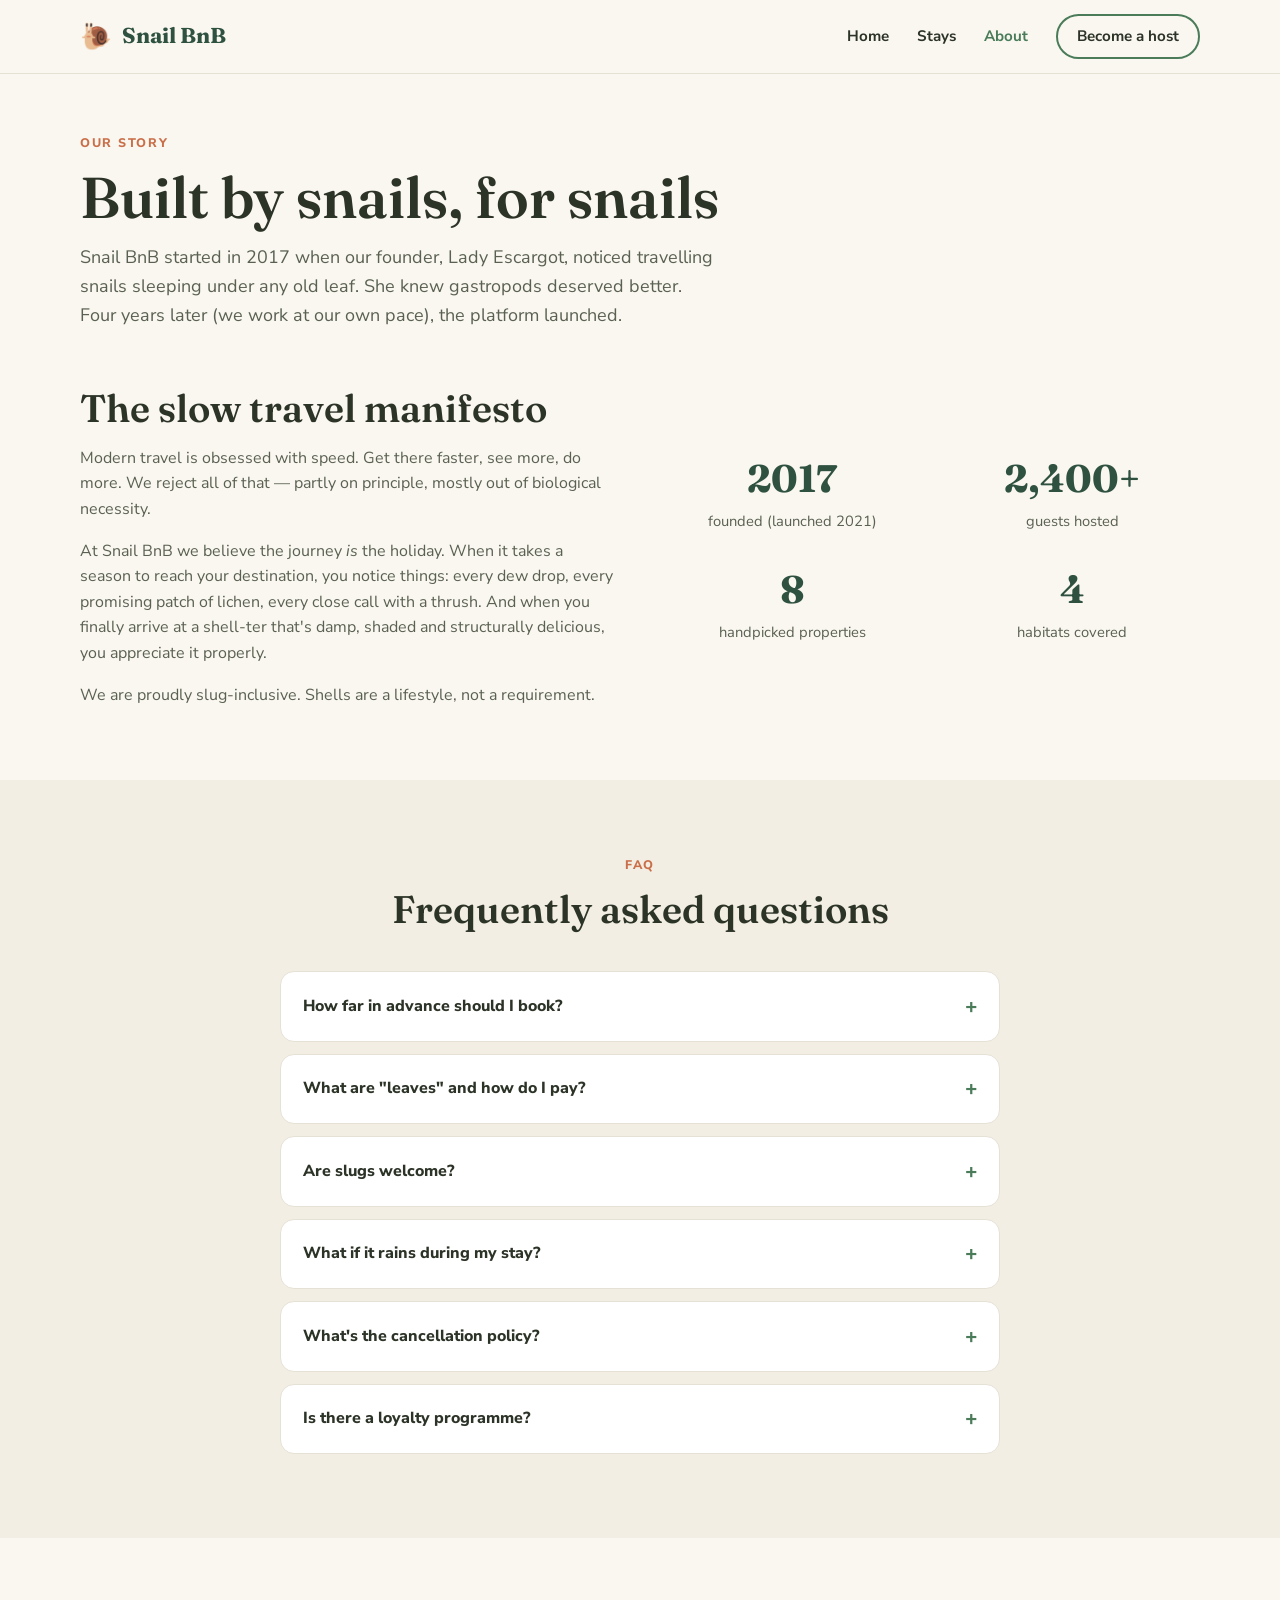
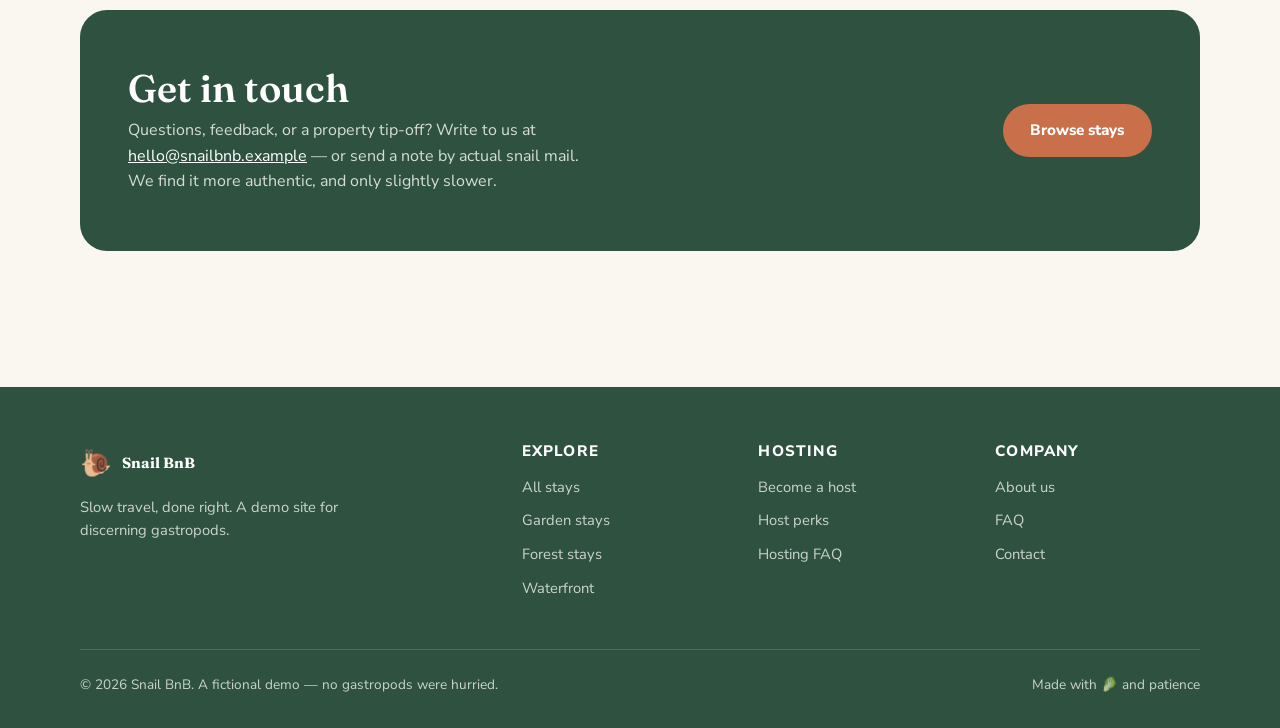
==== about.html @ 721ca594 "Build Snail BnB demo site: landing, listings, detail with booking, host, and about pages Static mult" ====
<!DOCTYPE html>
<html lang="en">
<head>
  <meta charset="UTF-8">
  <meta name="viewport" content="width=device-width, initial-scale=1.0">
  <title>About · Snail BnB</title>
  <meta name="description" content="The story of Snail BnB — the world's slowest booking platform — plus FAQ and contact details.">
  <link rel="icon" href="data:image/svg+xml,<svg xmlns='http://www.w3.org/2000/svg' viewBox='0 0 100 100'><text y='.9em' font-size='90'>🐌</text></svg>">
  <link rel="preconnect" href="https://fonts.googleapis.com">
  <link rel="preconnect" href="https://fonts.gstatic.com" crossorigin>
  <link href="https://fonts.googleapis.com/css2?family=Fraunces:ital,wght@0,400;0,600;0,700;1,600&family=Nunito+Sans:wght@400;600;700;800&display=swap" rel="stylesheet">
  <link rel="stylesheet" href="css/style.css">
</head>
<body>

  <header class="site-header">
    <div class="container">
      <nav class="nav" aria-label="Main navigation">
        <a class="brand" href="index.html"><span class="brand-mark" aria-hidden="true">🐌</span> Snail BnB</a>
        <button class="nav-toggle" aria-label="Toggle menu" aria-expanded="false">☰</button>
        <ul class="nav-links">
          <li><a href="index.html">Home</a></li>
          <li><a href="listings.html">Stays</a></li>
          <li><a href="about.html" class="active">About</a></li>
          <li><a href="host.html" class="btn btn-ghost" style="padding:0.5rem 1.2rem">Become a host</a></li>
        </ul>
      </nav>
    </div>
  </header>

  <main>
    <section class="page-head">
      <div class="container">
        <span class="eyebrow">Our story</span>
        <h1>Built by snails, for snails</h1>
        <p class="lede" style="margin-top:0.75rem">Snail BnB started in 2017 when our founder, Lady Escargot, noticed travelling snails sleeping under any old leaf. She knew gastropods deserved better. Four years later (we work at our own pace), the platform launched.</p>
      </div>
    </section>

    <section class="section" style="padding-top:1.5rem">
      <div class="container split">
        <div>
          <h2>The slow travel manifesto</h2>
          <p style="margin-top:1rem; color:var(--ink-soft)">Modern travel is obsessed with speed. Get there faster, see more, do more. We reject all of that — partly on principle, mostly out of biological necessity.</p>
          <p style="margin-top:1rem; color:var(--ink-soft)">At Snail BnB we believe the journey <em>is</em> the holiday. When it takes a season to reach your destination, you notice things: every dew drop, every promising patch of lichen, every close call with a thrush. And when you finally arrive at a shell-ter that's damp, shaded and structurally delicious, you appreciate it properly.</p>
          <p style="margin-top:1rem; color:var(--ink-soft)">We are proudly slug-inclusive. Shells are a lifestyle, not a requirement.</p>
        </div>
        <div class="stat-band" style="grid-template-columns: 1fr 1fr;">
          <div class="stat"><strong>2017</strong><span>founded (launched 2021)</span></div>
          <div class="stat"><strong>2,400+</strong><span>guests hosted</span></div>
          <div class="stat"><strong>8</strong><span>handpicked properties</span></div>
          <div class="stat"><strong>4</strong><span>habitats covered</span></div>
        </div>
      </div>
    </section>

    <section class="section section-alt" id="faq">
      <div class="container">
        <div class="section-head center">
          <span class="eyebrow">FAQ</span>
          <h2>Frequently asked questions</h2>
        </div>
        <div class="faq-list">
          <details>
            <summary>How far in advance should I book?</summary>
            <p>Work backwards from your travel speed. A stay two gardens away means leaving roughly a season before check-in, so we recommend booking at least two seasons ahead. The Damp Log Lodge books out a full year in advance.</p>
          </details>
          <details>
            <summary>What are "leaves" and how do I pay?</summary>
            <p>Leaves are our platform currency. One leaf is one standard-sized unit of appetising foliage. We accept romaine, hosta, and (at a premium exchange rate) basil. Dandelion is legal tender but frowned upon.</p>
          </details>
          <details>
            <summary>Are slugs welcome?</summary>
            <p>Absolutely. Snail BnB has been slug-inclusive since day one. Every property offers shell-optional accommodation, and our mucus spas cater to all body types.</p>
          </details>
          <details>
            <summary>What if it rains during my stay?</summary>
            <p>Then congratulations — you've received a complimentary upgrade. Rain is our five-star weather tier and no extra leaves are charged.</p>
          </details>
          <details>
            <summary>What's the cancellation policy?</summary>
            <p>Very flexible. Given average travel times, if you cancel and turn around immediately, you'll be home before the host notices. Full leaf refunds up to one season before check-in.</p>
          </details>
          <details>
            <summary>Is there a loyalty programme?</summary>
            <p>Yes — TrailPoints™. Earn one point per night and redeem them for spa credits, salad-bar upgrades, or our exclusive "I went somewhere" shell sticker.</p>
          </details>
        </div>
      </div>
    </section>

    <section class="section" id="contact">
      <div class="container">
        <div class="cta-band">
          <div>
            <h2>Get in touch</h2>
            <p>Questions, feedback, or a property tip-off? Write to us at <a href="mailto:hello@snailbnb.example" style="color:#fff; text-decoration:underline">hello@snailbnb.example</a> — or send a note by actual snail mail. We find it more authentic, and only slightly slower.</p>
          </div>
          <a href="listings.html" class="btn btn-accent">Browse stays</a>
        </div>
      </div>
    </section>
  </main>

  <footer class="site-footer">
    <div class="container">
      <div class="footer-grid">
        <div>
          <a class="brand" href="index.html"><span class="brand-mark" aria-hidden="true">🐌</span> Snail BnB</a>
          <p class="footer-tagline">Slow travel, done right. A demo site for discerning gastropods.</p>
        </div>
        <div>
          <h4>Explore</h4>
          <ul>
            <li><a href="listings.html">All stays</a></li>
            <li><a href="listings.html?category=garden">Garden stays</a></li>
            <li><a href="listings.html?category=forest">Forest stays</a></li>
            <li><a href="listings.html?category=waterfront">Waterfront</a></li>
          </ul>
        </div>
        <div>
          <h4>Hosting</h4>
          <ul>
            <li><a href="host.html">Become a host</a></li>
            <li><a href="host.html#perks">Host perks</a></li>
            <li><a href="about.html#faq">Hosting FAQ</a></li>
          </ul>
        </div>
        <div>
          <h4>Company</h4>
          <ul>
            <li><a href="about.html">About us</a></li>
            <li><a href="about.html#faq">FAQ</a></li>
            <li><a href="about.html#contact">Contact</a></li>
          </ul>
        </div>
      </div>
      <div class="footer-bottom">
        <span>© <span id="year"></span> Snail BnB. A fictional demo — no gastropods were hurried.</span>
        <span>Made with 🥬 and patience</span>
      </div>
    </div>
  </footer>

  <script src="js/data.js"></script>
  <script src="js/main.js"></script>
</body>
</html>
---- css/style.css ----
/* ============================================
   Snail BnB — Design System
   ============================================ */

:root {
  --ink: #2c3327;
  --ink-soft: #5a6152;
  --cream: #faf7f0;
  --card: #ffffff;
  --green: #4a7c59;
  --green-deep: #2f5240;
  --green-soft: #e4eee1;
  --leaf: #a8c686;
  --terracotta: #c96f4a;
  --terracotta-soft: #f6e3d9;
  --gold: #e0a458;
  --line: #e6e1d5;
  --radius: 18px;
  --shadow: 0 2px 8px rgba(44, 51, 39, 0.07), 0 12px 32px rgba(44, 51, 39, 0.08);
  --shadow-lift: 0 6px 16px rgba(44, 51, 39, 0.12), 0 20px 48px rgba(44, 51, 39, 0.14);
  --font-display: "Fraunces", Georgia, serif;
  --font-body: "Nunito Sans", -apple-system, BlinkMacSystemFont, "Segoe UI", sans-serif;
}

* { margin: 0; padding: 0; box-sizing: border-box; }

html { scroll-behavior: smooth; }

body {
  font-family: var(--font-body);
  background: var(--cream);
  color: var(--ink);
  line-height: 1.6;
  font-size: 16px;
}

img, svg { max-width: 100%; display: block; }

a { color: var(--green); text-decoration: none; }
a:hover { color: var(--green-deep); }

.container {
  width: min(1120px, 92%);
  margin: 0 auto;
}

/* ---------- Typography ---------- */

h1, h2, h3, h4 {
  font-family: var(--font-display);
  font-weight: 600;
  line-height: 1.15;
  color: var(--ink);
}

h1 { font-size: clamp(2.2rem, 5vw, 3.6rem); }
h2 { font-size: clamp(1.6rem, 3.5vw, 2.4rem); }
h3 { font-size: 1.25rem; }

.eyebrow {
  display: inline-block;
  font-size: 0.78rem;
  font-weight: 800;
  letter-spacing: 0.14em;
  text-transform: uppercase;
  color: var(--terracotta);
  margin-bottom: 0.75rem;
}

.lede {
  font-size: 1.125rem;
  color: var(--ink-soft);
  max-width: 58ch;
}

/* ---------- Buttons ---------- */

.btn {
  display: inline-flex;
  align-items: center;
  justify-content: center;
  gap: 0.5rem;
  font-family: var(--font-body);
  font-weight: 800;
  font-size: 0.95rem;
  padding: 0.8rem 1.6rem;
  border-radius: 999px;
  border: 2px solid transparent;
  cursor: pointer;
  transition: transform 0.15s ease, box-shadow 0.15s ease, background 0.15s ease;
  white-space: nowrap;
}

.btn-primary { background: var(--green); color: #fff; }
.btn-primary:hover { background: var(--green-deep); color: #fff; transform: translateY(-1px); box-shadow: var(--shadow); }

.btn-accent { background: var(--terracotta); color: #fff; }
.btn-accent:hover { background: #b05c39; color: #fff; transform: translateY(-1px); box-shadow: var(--shadow); }

.btn-ghost { background: transparent; color: var(--green-deep); border-color: var(--green); }
.btn-ghost:hover { background: var(--green-soft); }

.btn-block { width: 100%; }

/* ---------- Header ---------- */

.site-header {
  position: sticky;
  top: 0;
  z-index: 50;
  background: rgba(250, 247, 240, 0.92);
  backdrop-filter: blur(10px);
  border-bottom: 1px solid var(--line);
}

.nav {
  display: flex;
  align-items: center;
  justify-content: space-between;
  padding: 0.9rem 0;
  gap: 1rem;
}

.brand {
  display: flex;
  align-items: center;
  gap: 0.6rem;
  font-family: var(--font-display);
  font-size: 1.35rem;
  font-weight: 700;
  color: var(--green-deep);
}

.brand .brand-mark { font-size: 1.6rem; }

.nav-links {
  display: flex;
  align-items: center;
  gap: 1.75rem;
  list-style: none;
}

.nav-links a {
  color: var(--ink);
  font-weight: 700;
  font-size: 0.95rem;
}

.nav-links a:hover, .nav-links a.active { color: var(--green); }

.nav-toggle {
  display: none;
  background: none;
  border: none;
  font-size: 1.6rem;
  cursor: pointer;
  color: var(--ink);
}

/* ---------- Hero ---------- */

.hero {
  position: relative;
  padding: 5rem 0 6.5rem;
  background:
    radial-gradient(ellipse 60% 50% at 85% 20%, rgba(168, 198, 134, 0.35), transparent),
    radial-gradient(ellipse 50% 60% at 10% 90%, rgba(201, 111, 74, 0.12), transparent),
    var(--cream);
  overflow: hidden;
}

.hero-inner {
  display: grid;
  grid-template-columns: 1.1fr 0.9fr;
  gap: 3rem;
  align-items: center;
}

.hero h1 .highlight {
  color: var(--green);
  font-style: italic;
}

.hero .lede { margin: 1.25rem 0 2rem; }

.hero-art {
  display: flex;
  justify-content: center;
}

.hero-badges {
  display: flex;
  gap: 1.5rem;
  margin-top: 2.5rem;
  flex-wrap: wrap;
}

.hero-badge { display: flex; flex-direction: column; }
.hero-badge strong { font-size: 1.4rem; font-family: var(--font-display); color: var(--green-deep); }
.hero-badge span { font-size: 0.85rem; color: var(--ink-soft); }

/* ---------- Search bar ---------- */

.search-bar {
  display: grid;
  grid-template-columns: 1.4fr 1fr 1fr auto;
  gap: 0.5rem;
  background: var(--card);
  padding: 0.6rem;
  border-radius: 999px;
  box-shadow: var(--shadow);
  border: 1px solid var(--line);
  max-width: 720px;
}

.search-field {
  display: flex;
  flex-direction: column;
  padding: 0.35rem 1rem;
  border-radius: 999px;
}

.search-field label {
  font-size: 0.7rem;
  font-weight: 800;
  text-transform: uppercase;
  letter-spacing: 0.08em;
  color: var(--ink-soft);
}

.search-field input, .search-field select {
  border: none;
  background: transparent;
  font-family: var(--font-body);
  font-size: 0.95rem;
  color: var(--ink);
  outline: none;
}

/* ---------- Sections ---------- */

.section { padding: 4.5rem 0; }
.section-alt { background: #f2eee3; }
.section-head { margin-bottom: 2.5rem; }
.section-head.center { text-align: center; }
.section-head.center .lede { margin: 0.75rem auto 0; }

/* ---------- Listing cards ---------- */

.card-grid {
  display: grid;
  grid-template-columns: repeat(auto-fill, minmax(255px, 1fr));
  gap: 1.5rem;
}

.listing-card {
  background: var(--card);
  border-radius: var(--radius);
  overflow: hidden;
  border: 1px solid var(--line);
  box-shadow: var(--shadow);
  transition: transform 0.2s ease, box-shadow 0.2s ease;
  display: flex;
  flex-direction: column;
  color: inherit;
}

.listing-card:hover {
  transform: translateY(-4px);
  box-shadow: var(--shadow-lift);
  color: inherit;
}

.card-media {
  height: 170px;
  display: flex;
  align-items: center;
  justify-content: center;
  font-size: 4rem;
  position: relative;
}

.card-media .badge {
  position: absolute;
  top: 0.75rem;
  left: 0.75rem;
  background: rgba(255, 255, 255, 0.92);
  color: var(--green-deep);
  font-size: 0.72rem;
  font-weight: 800;
  padding: 0.25rem 0.7rem;
  border-radius: 999px;
  text-transform: uppercase;
  letter-spacing: 0.06em;
}

.card-body { padding: 1.1rem 1.2rem 1.3rem; display: flex; flex-direction: column; gap: 0.35rem; flex: 1; }

.card-top { display: flex; justify-content: space-between; align-items: baseline; gap: 0.5rem; }
.card-top h3 { font-size: 1.1rem; }

.rating { font-size: 0.85rem; font-weight: 800; color: var(--ink); white-space: nowrap; }
.rating .star { color: var(--gold); }

.card-loc { font-size: 0.88rem; color: var(--ink-soft); }

.card-tags { display: flex; flex-wrap: wrap; gap: 0.4rem; margin: 0.4rem 0; }

.tag {
  font-size: 0.72rem;
  font-weight: 700;
  background: var(--green-soft);
  color: var(--green-deep);
  padding: 0.18rem 0.6rem;
  border-radius: 999px;
}

.card-price { margin-top: auto; font-size: 0.95rem; }
.card-price strong { font-size: 1.15rem; font-family: var(--font-display); }
.card-price span { color: var(--ink-soft); font-size: 0.85rem; }

/* ---------- How it works ---------- */

.steps {
  display: grid;
  grid-template-columns: repeat(auto-fit, minmax(230px, 1fr));
  gap: 1.5rem;
}

.step {
  background: var(--card);
  border: 1px solid var(--line);
  border-radius: var(--radius);
  padding: 1.75rem;
  box-shadow: var(--shadow);
}

.step-icon {
  width: 56px;
  height: 56px;
  border-radius: 16px;
  background: var(--green-soft);
  display: flex;
  align-items: center;
  justify-content: center;
  font-size: 1.7rem;
  margin-bottom: 1rem;
}

.step h3 { margin-bottom: 0.4rem; }
.step p { color: var(--ink-soft); font-size: 0.95rem; }

/* ---------- Testimonials ---------- */

.testimonials {
  display: grid;
  grid-template-columns: repeat(auto-fit, minmax(280px, 1fr));
  gap: 1.5rem;
}

.testimonial {
  background: var(--card);
  border: 1px solid var(--line);
  border-radius: var(--radius);
  padding: 1.75rem;
  box-shadow: var(--shadow);
  display: flex;
  flex-direction: column;
  gap: 1rem;
}

.testimonial blockquote {
  font-family: var(--font-display);
  font-size: 1.05rem;
  font-style: italic;
  color: var(--ink);
}

.testimonial-author { display: flex; align-items: center; gap: 0.75rem; }

.avatar {
  width: 44px;
  height: 44px;
  border-radius: 50%;
  display: flex;
  align-items: center;
  justify-content: center;
  font-size: 1.3rem;
  background: var(--terracotta-soft);
  flex-shrink: 0;
}

.testimonial-author strong { display: block; font-size: 0.95rem; }
.testimonial-author span { font-size: 0.82rem; color: var(--ink-soft); }

/* ---------- CTA band ---------- */

.cta-band {
  background: var(--green-deep);
  color: #fff;
  border-radius: calc(var(--radius) * 1.5);
  padding: 3.5rem 3rem;
  display: flex;
  align-items: center;
  justify-content: space-between;
  gap: 2rem;
  flex-wrap: wrap;
}

.cta-band h2 { color: #fff; }
.cta-band p { color: rgba(255, 255, 255, 0.8); max-width: 48ch; margin-top: 0.5rem; }

/* ---------- Listings page ---------- */

.page-head {
  padding: 3.5rem 0 2rem;
}

.filter-bar {
  display: flex;
  gap: 0.6rem;
  flex-wrap: wrap;
  margin: 1.5rem 0 0.5rem;
}

.filter-chip {
  font-family: var(--font-body);
  font-size: 0.88rem;
  font-weight: 700;
  padding: 0.45rem 1.1rem;
  border-radius: 999px;
  border: 1.5px solid var(--line);
  background: var(--card);
  color: var(--ink-soft);
  cursor: pointer;
  transition: all 0.15s ease;
}

.filter-chip:hover { border-color: var(--green); color: var(--green-deep); }
.filter-chip.active { background: var(--green); border-color: var(--green); color: #fff; }

.results-count { color: var(--ink-soft); font-size: 0.92rem; margin-bottom: 1.5rem; }

.empty-state {
  text-align: center;
  padding: 4rem 1rem;
  color: var(--ink-soft);
}
.empty-state .big { font-size: 3rem; margin-bottom: 0.5rem; }

/* ---------- Listing detail ---------- */

.detail-hero {
  border-radius: calc(var(--radius) * 1.5);
  height: 320px;
  display: flex;
  align-items: center;
  justify-content: center;
  font-size: 7rem;
  margin: 2rem 0;
  box-shadow: var(--shadow);
}

.detail-grid {
  display: grid;
  grid-template-columns: 1.6fr 1fr;
  gap: 2.5rem;
  align-items: start;
  padding-bottom: 4rem;
}

.detail-main > * + * { margin-top: 1.75rem; }

.detail-meta { display: flex; gap: 1.25rem; flex-wrap: wrap; color: var(--ink-soft); font-size: 0.95rem; }

.amenities {
  display: grid;
  grid-template-columns: repeat(auto-fill, minmax(200px, 1fr));
  gap: 0.75rem;
  list-style: none;
}

.amenities li {
  display: flex;
  align-items: center;
  gap: 0.6rem;
  background: var(--card);
  border: 1px solid var(--line);
  padding: 0.7rem 1rem;
  border-radius: 12px;
  font-size: 0.92rem;
  font-weight: 600;
}

.host-card {
  display: flex;
  gap: 1rem;
  align-items: center;
  background: var(--card);
  border: 1px solid var(--line);
  border-radius: var(--radius);
  padding: 1.25rem 1.5rem;
}

.host-card .avatar { width: 56px; height: 56px; font-size: 1.6rem; }

/* ---------- Booking widget ---------- */

.booking-widget {
  position: sticky;
  top: 90px;
  background: var(--card);
  border: 1px solid var(--line);
  border-radius: var(--radius);
  box-shadow: var(--shadow-lift);
  padding: 1.5rem;
}

.booking-widget .price-line { font-size: 1rem; margin-bottom: 1rem; }
.booking-widget .price-line strong { font-size: 1.5rem; font-family: var(--font-display); }

.form-row { display: grid; grid-template-columns: 1fr 1fr; gap: 0.6rem; }

.field { display: flex; flex-direction: column; gap: 0.3rem; margin-bottom: 0.75rem; }

.field label { font-size: 0.78rem; font-weight: 800; text-transform: uppercase; letter-spacing: 0.06em; color: var(--ink-soft); }

.field input, .field select, .field textarea {
  font-family: var(--font-body);
  font-size: 0.95rem;
  padding: 0.65rem 0.85rem;
  border: 1.5px solid var(--line);
  border-radius: 10px;
  background: var(--cream);
  color: var(--ink);
  outline: none;
  transition: border-color 0.15s ease;
}

.field input:focus, .field select:focus, .field textarea:focus { border-color: var(--green); }

.price-breakdown { margin: 1rem 0; font-size: 0.92rem; color: var(--ink-soft); }
.price-breakdown .row { display: flex; justify-content: space-between; padding: 0.3rem 0; }
.price-breakdown .total { border-top: 1px solid var(--line); margin-top: 0.5rem; padding-top: 0.6rem; font-weight: 800; color: var(--ink); }

.form-note { font-size: 0.8rem; color: var(--ink-soft); text-align: center; margin-top: 0.75rem; }

.form-success {
  background: var(--green-soft);
  border: 1.5px solid var(--leaf);
  color: var(--green-deep);
  border-radius: 12px;
  padding: 1rem 1.25rem;
  font-weight: 700;
  font-size: 0.95rem;
}

/* ---------- Host page / About ---------- */

.split {
  display: grid;
  grid-template-columns: 1fr 1fr;
  gap: 3rem;
  align-items: center;
}

.perks { list-style: none; display: flex; flex-direction: column; gap: 1rem; margin-top: 1.5rem; }

.perks li { display: flex; gap: 0.9rem; align-items: flex-start; }

.perk-icon {
  width: 42px;
  height: 42px;
  border-radius: 12px;
  background: var(--terracotta-soft);
  display: flex;
  align-items: center;
  justify-content: center;
  font-size: 1.25rem;
  flex-shrink: 0;
}

.perks strong { display: block; }
.perks p { color: var(--ink-soft); font-size: 0.92rem; }

.stat-band {
  display: grid;
  grid-template-columns: repeat(auto-fit, minmax(160px, 1fr));
  gap: 1.5rem;
  text-align: center;
}

.stat-band .stat strong {
  display: block;
  font-family: var(--font-display);
  font-size: 2.4rem;
  color: var(--green-deep);
}

.stat-band .stat span { color: var(--ink-soft); font-size: 0.92rem; }

.form-card {
  background: var(--card);
  border: 1px solid var(--line);
  border-radius: var(--radius);
  box-shadow: var(--shadow);
  padding: 2rem;
  max-width: 560px;
}

/* ---------- FAQ ---------- */

.faq-list { max-width: 720px; margin: 0 auto; }

.faq-list details {
  background: var(--card);
  border: 1px solid var(--line);
  border-radius: 14px;
  padding: 1.1rem 1.4rem;
  margin-bottom: 0.75rem;
}

.faq-list summary {
  font-weight: 800;
  cursor: pointer;
  list-style: none;
  display: flex;
  justify-content: space-between;
  align-items: center;
}

.faq-list summary::after { content: "+"; font-size: 1.3rem; color: var(--green); }
.faq-list details[open] summary::after { content: "–"; }
.faq-list details p { margin-top: 0.6rem; color: var(--ink-soft); font-size: 0.95rem; }

/* ---------- Footer ---------- */

.site-footer {
  background: var(--green-deep);
  color: rgba(255, 255, 255, 0.75);
  padding: 3.5rem 0 2rem;
  margin-top: 4rem;
}

.footer-grid {
  display: grid;
  grid-template-columns: 2fr 1fr 1fr 1fr;
  gap: 2rem;
  margin-bottom: 2.5rem;
}

.site-footer .brand { color: #fff; margin-bottom: 0.75rem; }
.site-footer h4 { color: #fff; font-size: 0.95rem; margin-bottom: 0.9rem; font-family: var(--font-body); font-weight: 800; text-transform: uppercase; letter-spacing: 0.08em; }
.site-footer ul { list-style: none; }
.site-footer li { margin-bottom: 0.5rem; }
.site-footer a { color: rgba(255, 255, 255, 0.75); font-size: 0.92rem; }
.site-footer a:hover { color: #fff; }
.footer-tagline { font-size: 0.92rem; max-width: 32ch; }

.footer-bottom {
  border-top: 1px solid rgba(255, 255, 255, 0.15);
  padding-top: 1.5rem;
  display: flex;
  justify-content: space-between;
  flex-wrap: wrap;
  gap: 0.75rem;
  font-size: 0.85rem;
}

/* ---------- Responsive ---------- */

@media (max-width: 900px) {
  .hero-inner { grid-template-columns: 1fr; }
  .hero-art { order: -1; }
  .hero-art svg { max-width: 260px; }
  .detail-grid { grid-template-columns: 1fr; }
  .booking-widget { position: static; }
  .split { grid-template-columns: 1fr; }
  .footer-grid { grid-template-columns: 1fr 1fr; }
}

@media (max-width: 680px) {
  .nav-toggle { display: block; }
  .nav-links {
    display: none;
    position: absolute;
    top: 100%;
    left: 0;
    right: 0;
    background: var(--cream);
    border-bottom: 1px solid var(--line);
    flex-direction: column;
    padding: 1.25rem 4%;
    align-items: flex-start;
    gap: 1.1rem;
    box-shadow: var(--shadow);
  }
  .nav-links.open { display: flex; }
  .search-bar { grid-template-columns: 1fr; border-radius: var(--radius); }
  .search-bar .btn { width: 100%; }
  .cta-band { padding: 2.5rem 1.75rem; }
}
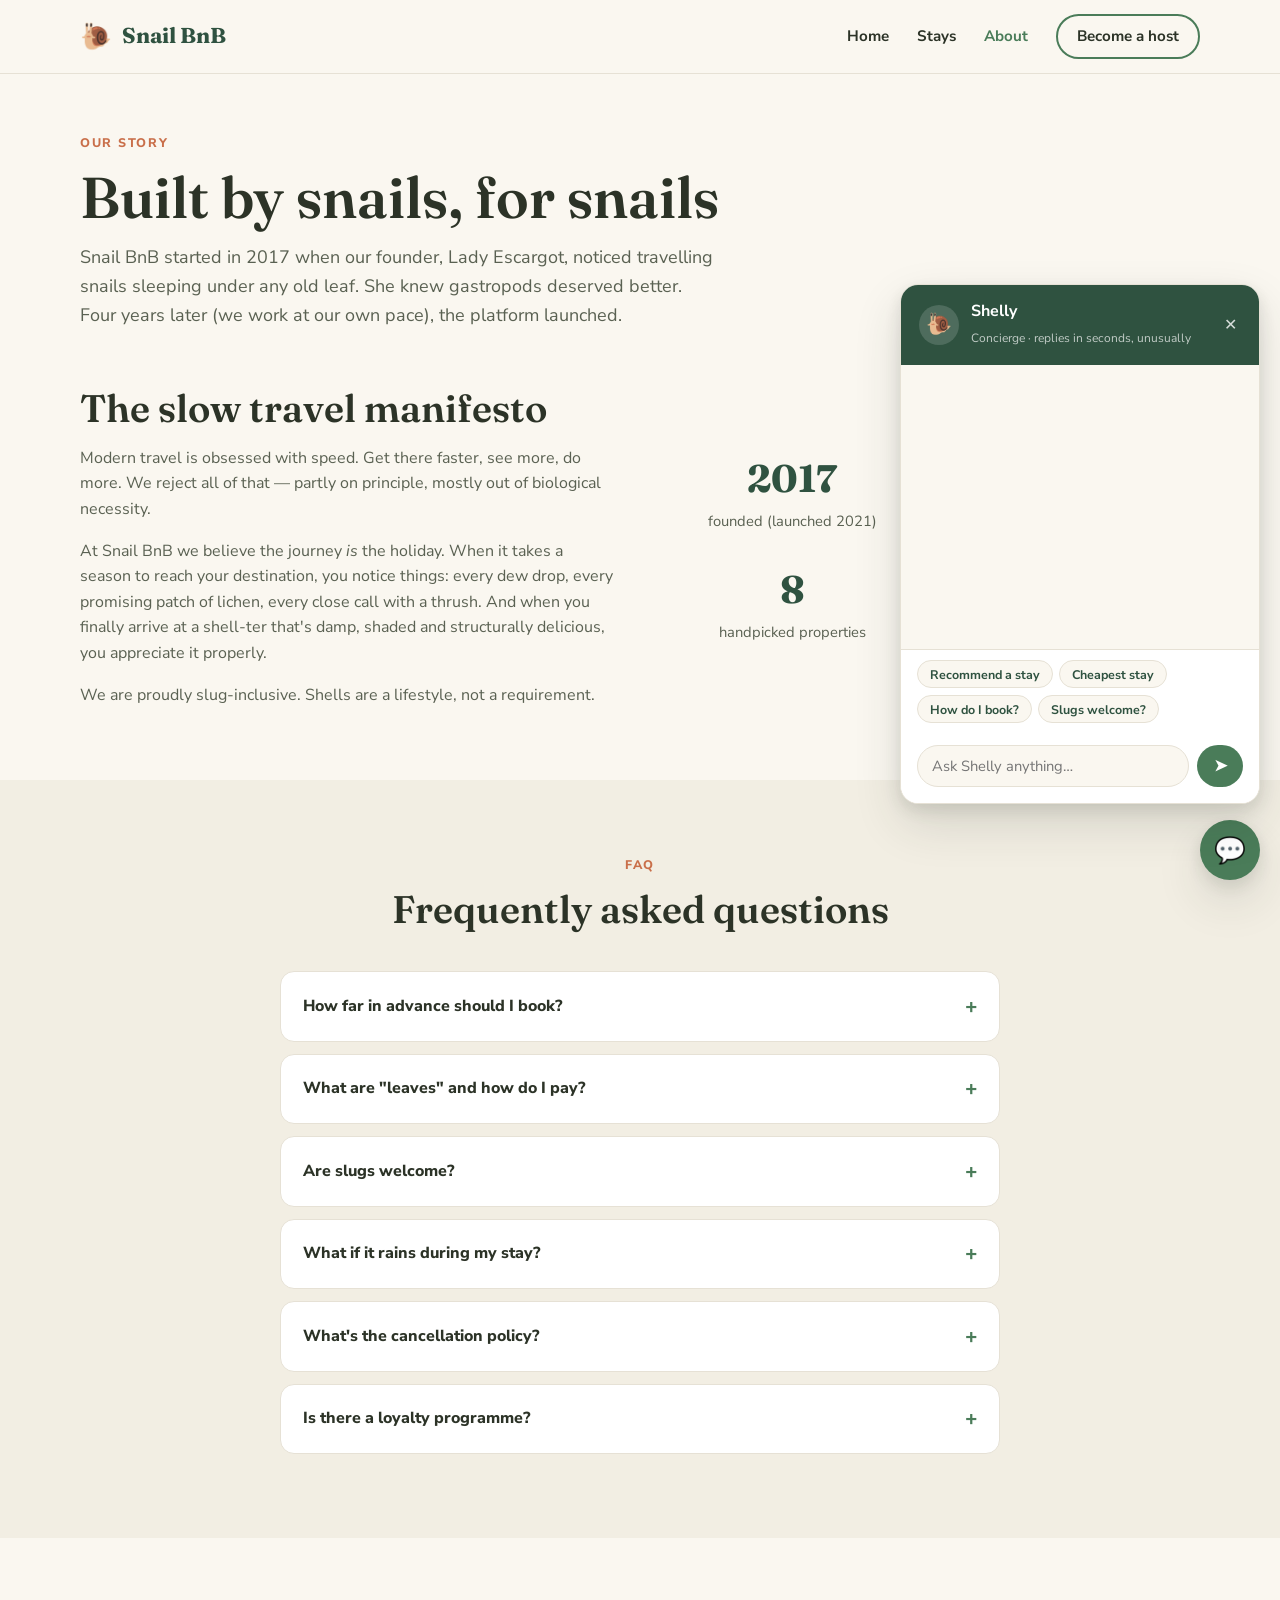
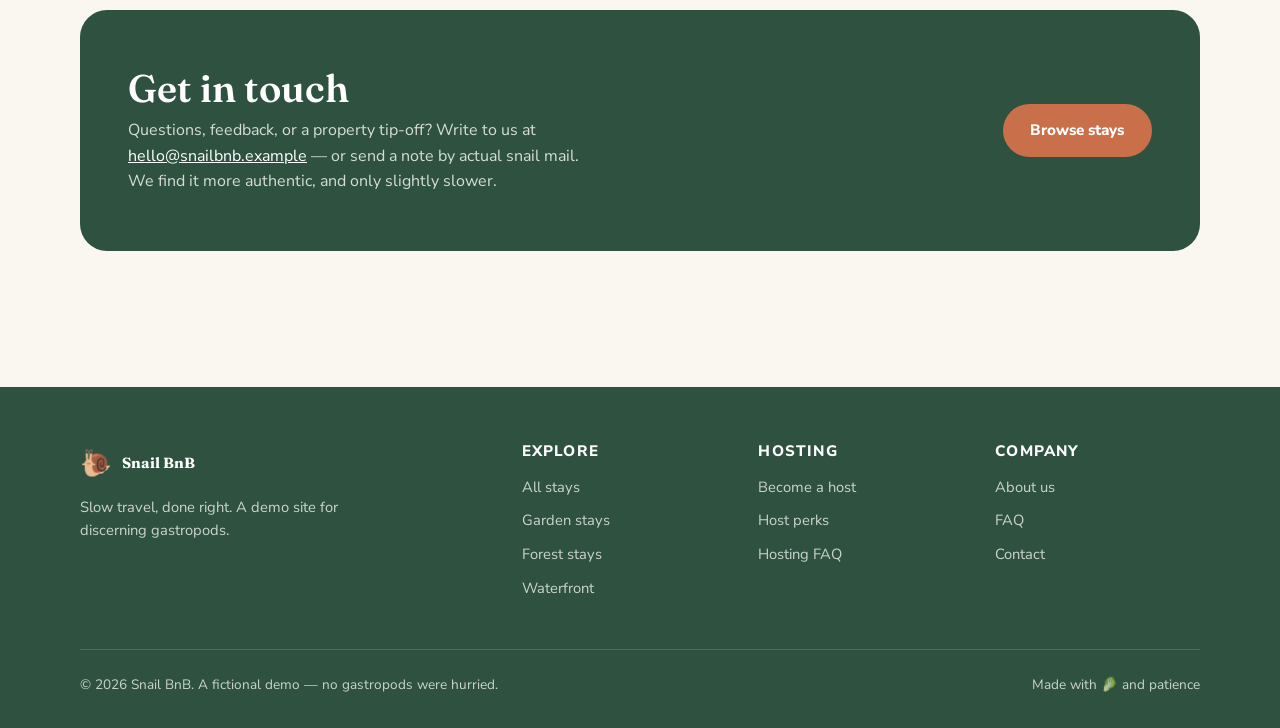
==== commit e68eab6a: "Add Shelly, a client-side concierge chatbot, to all pages Floating chat widget with keyword-matching" ====
--- a/about.html
+++ b/about.html
@@ -144,5 +144,6 @@
 
   <script src="js/data.js"></script>
   <script src="js/main.js"></script>
+  <script src="js/chatbot.js"></script>
 </body>
 </html>
--- a/css/style.css
+++ b/css/style.css
@@ -666,6 +666,175 @@
   gap: 0.75rem;
   font-size: 0.85rem;
 }
+
+/* ---------- Chatbot ---------- */
+
+.chatbot { position: fixed; bottom: 1.25rem; right: 1.25rem; z-index: 100; }
+
+.chatbot-toggle {
+  width: 60px;
+  height: 60px;
+  border-radius: 50%;
+  border: none;
+  background: var(--green);
+  color: #fff;
+  font-size: 1.6rem;
+  cursor: pointer;
+  box-shadow: var(--shadow-lift);
+  display: flex;
+  align-items: center;
+  justify-content: center;
+  transition: transform 0.15s ease, background 0.15s ease;
+}
+
+.chatbot-toggle:hover { background: var(--green-deep); transform: scale(1.06); }
+.chatbot-toggle.open .chatbot-toggle-icon { display: inline-block; transform: rotate(90deg); }
+
+.chatbot-panel {
+  position: absolute;
+  bottom: 76px;
+  right: 0;
+  width: min(360px, calc(100vw - 2.5rem));
+  height: min(520px, calc(100vh - 8rem));
+  background: var(--card);
+  border: 1px solid var(--line);
+  border-radius: var(--radius);
+  box-shadow: var(--shadow-lift);
+  display: flex;
+  flex-direction: column;
+  overflow: hidden;
+}
+
+.chatbot-head {
+  display: flex;
+  align-items: center;
+  gap: 0.75rem;
+  padding: 0.9rem 1.1rem;
+  background: var(--green-deep);
+  color: #fff;
+}
+
+.chatbot-head strong { display: block; font-size: 1rem; }
+.chatbot-head span { font-size: 0.75rem; color: rgba(255, 255, 255, 0.7); }
+
+.chatbot-avatar {
+  width: 40px;
+  height: 40px;
+  border-radius: 50%;
+  background: rgba(255, 255, 255, 0.15);
+  display: flex;
+  align-items: center;
+  justify-content: center;
+  font-size: 1.3rem;
+  flex-shrink: 0;
+}
+
+.chatbot-close {
+  margin-left: auto;
+  background: none;
+  border: none;
+  color: rgba(255, 255, 255, 0.8);
+  font-size: 1rem;
+  cursor: pointer;
+  padding: 0.25rem;
+}
+.chatbot-close:hover { color: #fff; }
+
+.chatbot-messages {
+  flex: 1;
+  overflow-y: auto;
+  padding: 1rem;
+  display: flex;
+  flex-direction: column;
+  gap: 0.6rem;
+  background: var(--cream);
+}
+
+.chatbot-msg {
+  max-width: 85%;
+  padding: 0.6rem 0.9rem;
+  border-radius: 14px;
+  font-size: 0.9rem;
+  line-height: 1.45;
+  overflow-wrap: break-word;
+}
+
+.chatbot-msg.bot {
+  background: var(--card);
+  border: 1px solid var(--line);
+  border-bottom-left-radius: 4px;
+  align-self: flex-start;
+}
+
+.chatbot-msg.user {
+  background: var(--green);
+  color: #fff;
+  border-bottom-right-radius: 4px;
+  align-self: flex-end;
+}
+
+.chatbot-typing { display: inline-flex; gap: 4px; padding: 2px 0; }
+.chatbot-typing i {
+  width: 7px;
+  height: 7px;
+  border-radius: 50%;
+  background: var(--leaf);
+  animation: chatbot-bounce 1s infinite;
+}
+.chatbot-typing i:nth-child(2) { animation-delay: 0.15s; }
+.chatbot-typing i:nth-child(3) { animation-delay: 0.3s; }
+
+@keyframes chatbot-bounce {
+  0%, 60%, 100% { transform: translateY(0); opacity: 0.5; }
+  30% { transform: translateY(-5px); opacity: 1; }
+}
+
+.chatbot-chips {
+  display: flex;
+  gap: 0.4rem;
+  flex-wrap: wrap;
+  padding: 0.6rem 1rem;
+  border-top: 1px solid var(--line);
+  background: var(--card);
+}
+
+.chatbot-chips button {
+  font-family: var(--font-body);
+  font-size: 0.78rem;
+  font-weight: 700;
+  padding: 0.3rem 0.75rem;
+  border-radius: 999px;
+  border: 1.5px solid var(--line);
+  background: var(--cream);
+  color: var(--green-deep);
+  cursor: pointer;
+  transition: all 0.15s ease;
+}
+
+.chatbot-chips button:hover { border-color: var(--green); background: var(--green-soft); }
+
+.chatbot-input {
+  display: flex;
+  gap: 0.5rem;
+  padding: 0.75rem 1rem 1rem;
+  background: var(--card);
+}
+
+.chatbot-input input {
+  flex: 1;
+  font-family: var(--font-body);
+  font-size: 0.92rem;
+  padding: 0.6rem 0.9rem;
+  border: 1.5px solid var(--line);
+  border-radius: 999px;
+  background: var(--cream);
+  color: var(--ink);
+  outline: none;
+}
+
+.chatbot-input input:focus { border-color: var(--green); }
+
+.chatbot-input .btn { padding: 0.5rem 0.9rem; font-size: 1rem; }
 
 /* ---------- Responsive ---------- */
 
